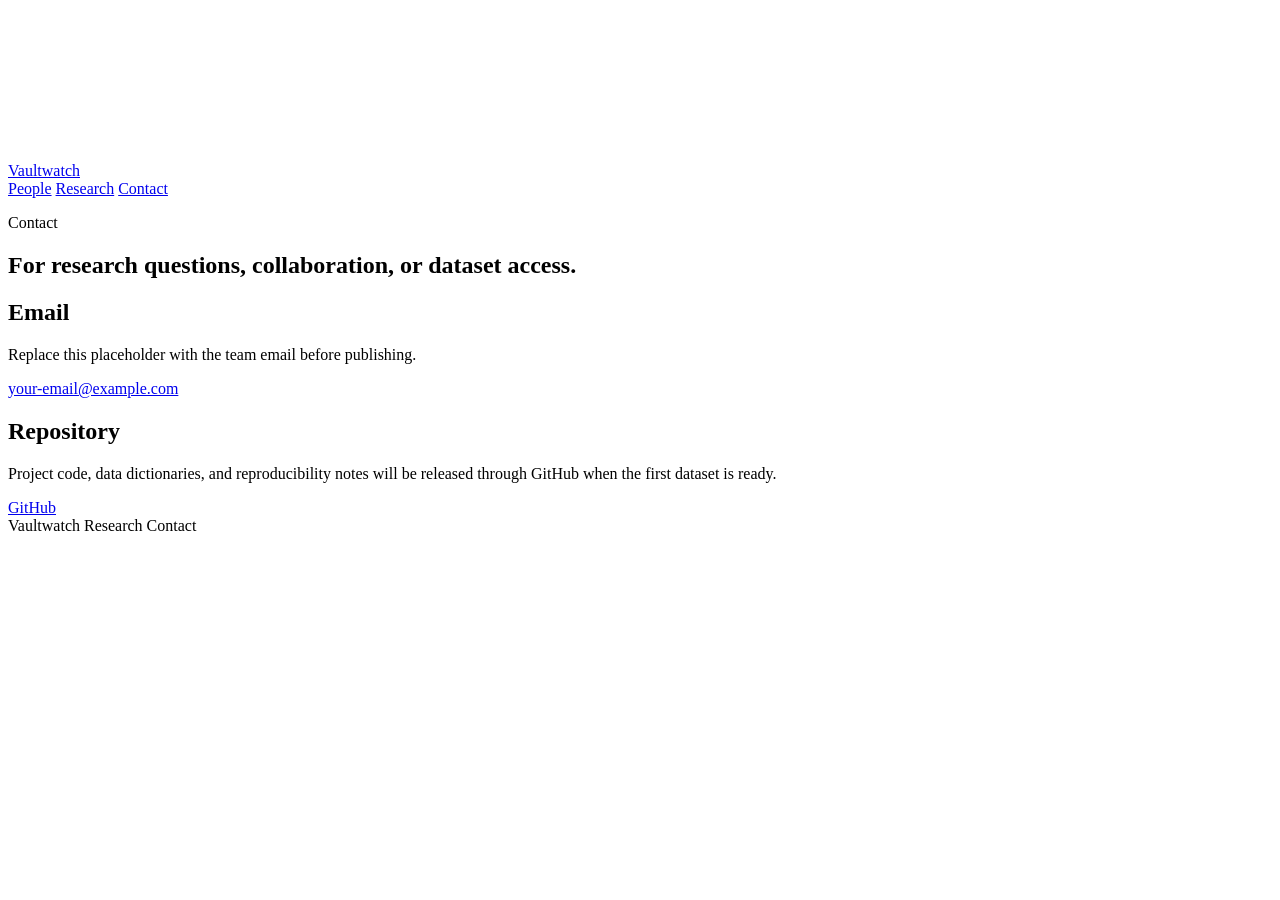
==== contact.html @ 71babbd7 "Create contact.html" ====
<!doctype html>
<html lang="en">
  <head>
    <meta charset="utf-8">
    <meta name="viewport" content="width=device-width, initial-scale=1">
    <title>Contact | Vaultwatch Research</title>
    <meta name="description" content="Contact Vaultwatch Research.">
    <link rel="stylesheet" href="assets/css/style.css">
  </head>
  <body>
    <canvas id="starfield" aria-hidden="true"></canvas>

    <header class="site-header">
      <a class="brand" href="index.html">Vaultwatch</a>
      <nav class="nav" aria-label="Main navigation">
        <a href="people.html">People</a>
        <a href="research.html">Research</a>
        <a class="active" href="contact.html">Contact</a>
      </nav>
    </header>

    <main>
      <section class="page-title">
        <p class="eyebrow">Contact</p>
        <h1>For research questions, collaboration, or dataset access.</h1>
      </section>

      <section class="contact-panel">
        <div>
          <h2>Email</h2>
          <p>
            Replace this placeholder with the team email before publishing.
          </p>
          <a class="contact-link" href="mailto:your-email@example.com">
            your-email@example.com
          </a>
        </div>

        <div>
          <h2>Repository</h2>
          <p>
            Project code, data dictionaries, and reproducibility notes will be
            released through GitHub when the first dataset is ready.
          </p>
          <a class="contact-link" href="https://github.com/" target="_blank" rel="noreferrer">
            GitHub
          </a>
        </div>
      </section>
    </main>

    <footer class="footer">
      <span>Vaultwatch Research</span>
      <span>Contact</span>
    </footer>

    <script src="assets/js/starfield.js"></script>
  </body>
</html>
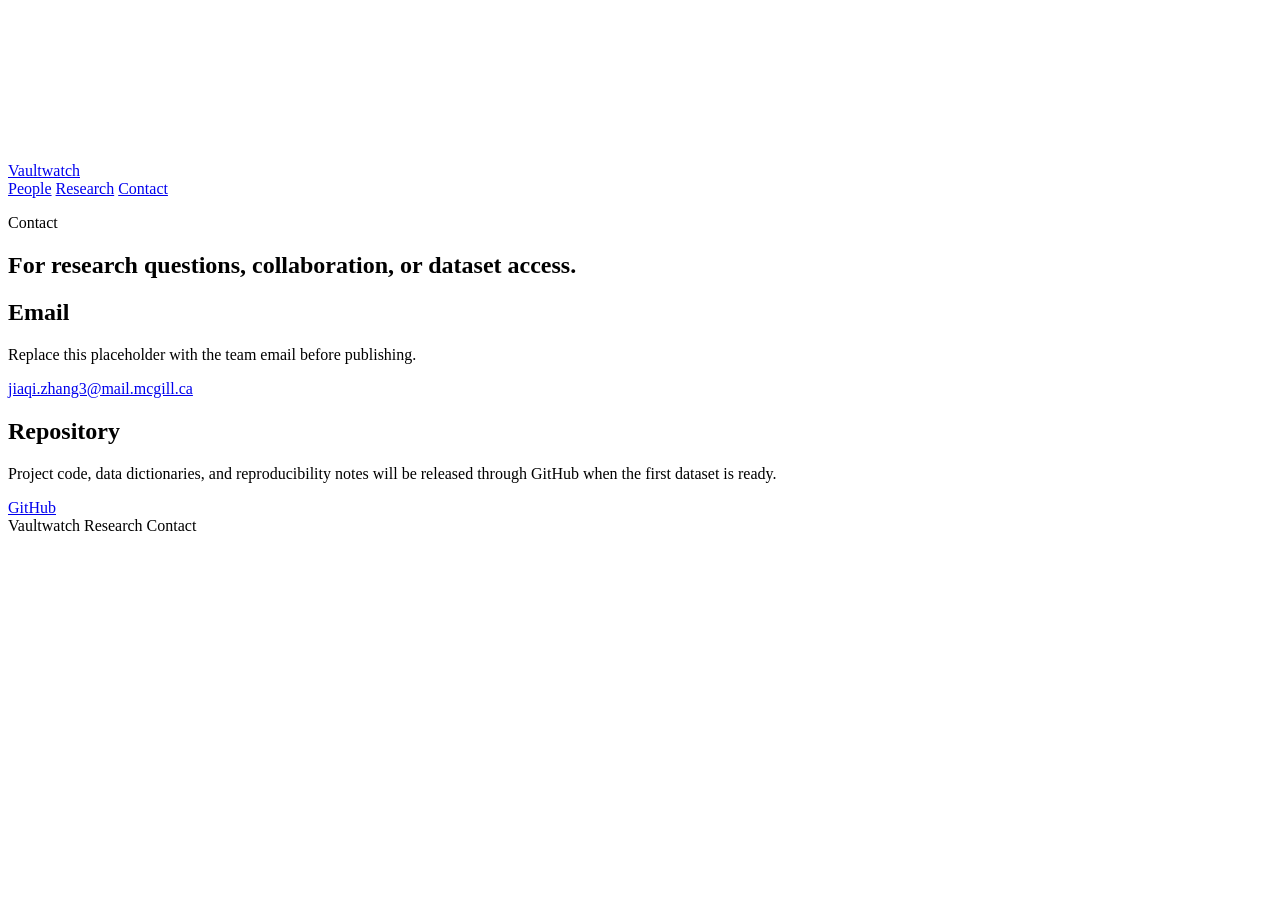
==== commit 66e97c85: "Update contact.html" ====
--- a/contact.html
+++ b/contact.html
@@ -32,7 +32,8 @@
             Replace this placeholder with the team email before publishing.
           </p>
           <a class="contact-link" href="mailto:your-email@example.com">
-            your-email@example.com
+            jiaqi.zhang3@mail.mcgill.ca
+            
           </a>
         </div>
 
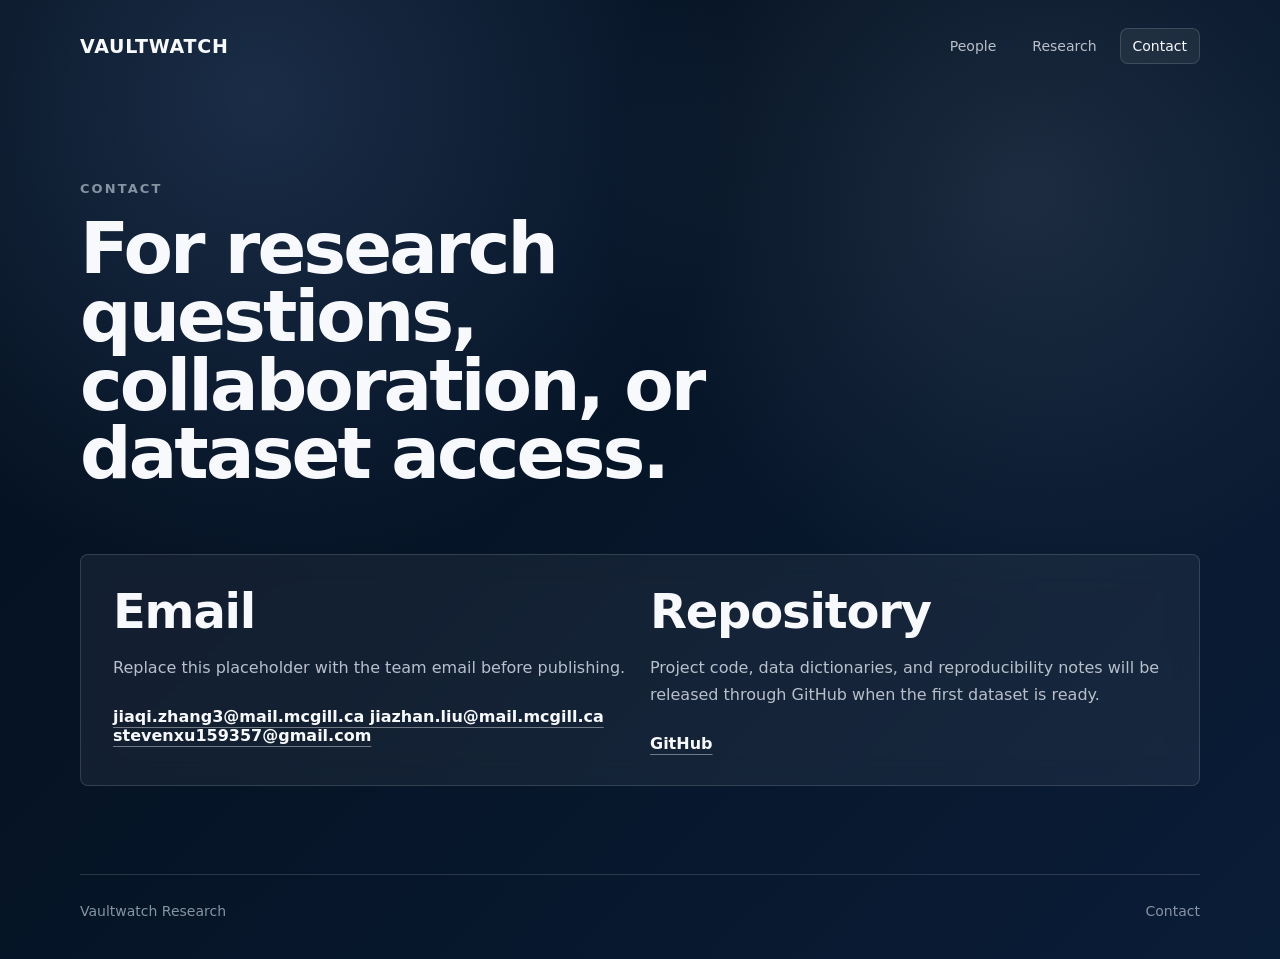
==== commit a86602ec: "Update contact.html" ====
--- a/contact.html
+++ b/contact.html
@@ -33,6 +33,8 @@
           </p>
           <a class="contact-link" href="mailto:your-email@example.com">
             jiaqi.zhang3@mail.mcgill.ca
+            jiazhan.liu@mail.mcgill.ca
+            stevenxu159357@gmail.com
             
           </a>
         </div>
--- a/assets/css/style.css
+++ b/assets/css/style.css
@@ -0,0 +1,379 @@
+:root {
+  --bg: #061427;
+  --bg-2: #0a1d37;
+  --text: #f7f9fc;
+  --muted: #b8c0cc;
+  --soft: #8792a2;
+  --line: rgba(255, 255, 255, 0.14);
+  --panel: rgba(255, 255, 255, 0.055);
+  --panel-strong: rgba(255, 255, 255, 0.09);
+  --accent: #dfe7f4;
+}
+
+* {
+  box-sizing: border-box;
+}
+
+html {
+  min-height: 100%;
+  background: var(--bg);
+}
+
+body {
+  min-height: 100vh;
+  margin: 0;
+  color: var(--text);
+  font-family: Inter, ui-sans-serif, system-ui, -apple-system, BlinkMacSystemFont, "Segoe UI", sans-serif;
+  background:
+    radial-gradient(circle at 20% 10%, rgba(80, 116, 166, 0.28), transparent 30rem),
+    radial-gradient(circle at 80% 20%, rgba(164, 178, 201, 0.14), transparent 26rem),
+    linear-gradient(135deg, #05101f 0%, #061427 45%, #0a1d37 100%);
+  overflow-x: hidden;
+}
+
+a {
+  color: inherit;
+}
+
+#starfield {
+  position: fixed;
+  inset: 0;
+  z-index: -1;
+  width: 100%;
+  height: 100%;
+}
+
+.site-header {
+  display: flex;
+  align-items: center;
+  justify-content: space-between;
+  width: min(1120px, calc(100% - 40px));
+  margin: 0 auto;
+  padding: 28px 0;
+}
+
+.brand {
+  text-decoration: none;
+  font-size: 19px;
+  font-weight: 750;
+  letter-spacing: 0.04em;
+  text-transform: uppercase;
+}
+
+.nav {
+  display: flex;
+  align-items: center;
+  gap: 10px;
+}
+
+.nav a {
+  padding: 9px 12px;
+  color: var(--muted);
+  text-decoration: none;
+  border: 1px solid transparent;
+  border-radius: 8px;
+  font-size: 14px;
+}
+
+.nav a:hover,
+.nav a.active {
+  color: var(--text);
+  border-color: var(--line);
+  background: rgba(255, 255, 255, 0.06);
+}
+
+main {
+  width: min(1120px, calc(100% - 40px));
+  margin: 0 auto;
+}
+
+.hero {
+  min-height: 72vh;
+  display: grid;
+  align-content: center;
+  padding: 80px 0 120px;
+}
+
+.eyebrow {
+  margin: 0 0 14px;
+  color: var(--soft);
+  font-size: 13px;
+  font-weight: 700;
+  letter-spacing: 0.16em;
+  text-transform: uppercase;
+}
+
+h1,
+h2,
+h3,
+p {
+  margin-top: 0;
+}
+
+h1 {
+  max-width: 920px;
+  margin-bottom: 22px;
+  font-size: clamp(44px, 8vw, 92px);
+  line-height: 0.95;
+  letter-spacing: -0.04em;
+}
+
+h2 {
+  margin-bottom: 18px;
+  font-size: clamp(28px, 4vw, 48px);
+  line-height: 1.02;
+  letter-spacing: -0.025em;
+}
+
+h3 {
+  margin-bottom: 10px;
+  font-size: 20px;
+}
+
+p {
+  color: var(--muted);
+  font-size: 17px;
+  line-height: 1.7;
+}
+
+.hero-copy {
+  max-width: 720px;
+  font-size: 21px;
+}
+
+.hero-actions {
+  display: flex;
+  gap: 12px;
+  flex-wrap: wrap;
+  margin-top: 18px;
+}
+
+.button {
+  display: inline-flex;
+  align-items: center;
+  justify-content: center;
+  min-height: 46px;
+  padding: 0 18px;
+  border-radius: 8px;
+  text-decoration: none;
+  font-weight: 700;
+}
+
+.button.primary {
+  color: #071427;
+  background: var(--accent);
+}
+
+.button.secondary {
+  border: 1px solid var(--line);
+  color: var(--text);
+  background: rgba(255, 255, 255, 0.05);
+}
+
+.section {
+  padding: 72px 0;
+  border-top: 1px solid var(--line);
+}
+
+.grid-two {
+  display: grid;
+  grid-template-columns: minmax(0, 0.9fr) minmax(0, 1.1fr);
+  gap: 52px;
+  align-items: start;
+}
+
+.cards {
+  display: grid;
+  grid-template-columns: repeat(3, minmax(0, 1fr));
+  gap: 16px;
+}
+
+.card,
+.person,
+.research-block,
+.contact-panel {
+  border: 1px solid var(--line);
+  border-radius: 8px;
+  background: var(--panel);
+  backdrop-filter: blur(14px);
+}
+
+.card {
+  padding: 24px;
+}
+
+.card span {
+  display: inline-block;
+  margin-bottom: 24px;
+  color: var(--soft);
+  font-size: 13px;
+  font-weight: 800;
+  letter-spacing: 0.1em;
+  text-transform: uppercase;
+}
+
+.card p,
+.person p,
+.research-block p,
+.contact-panel p {
+  font-size: 16px;
+}
+
+.page-title {
+  padding: 86px 0 44px;
+}
+
+.page-title h1 {
+  max-width: 860px;
+  font-size: clamp(40px, 6vw, 72px);
+}
+
+.page-title p:not(.eyebrow) {
+  max-width: 780px;
+}
+
+.people-list {
+  display: grid;
+  gap: 16px;
+  padding-bottom: 88px;
+}
+
+.person {
+  display: grid;
+  grid-template-columns: 170px 1fr;
+  gap: 24px;
+  padding: 26px;
+  align-items: start;
+}
+
+.portrait {
+  width: 170px;
+  height: 210px;
+  display: block;
+  object-fit: cover;
+  object-position: center;
+  border: 1px solid var(--line);
+  border-radius: 8px;
+  background: rgba(255, 255, 255, 0.08);
+  filter: saturate(0.95) contrast(1.02);
+}
+
+.role {
+  margin-bottom: 10px;
+  color: var(--text);
+  font-weight: 700;
+}
+
+.profile-link {
+  display: inline-flex;
+  margin-top: 6px;
+  color: var(--text);
+  font-weight: 800;
+  text-decoration-color: rgba(255, 255, 255, 0.42);
+  text-underline-offset: 5px;
+}
+
+.research-block {
+  padding: 34px;
+  margin-bottom: 72px;
+}
+
+.research-block h2 {
+  max-width: 900px;
+}
+
+.clean-list {
+  display: grid;
+  gap: 12px;
+  margin: 26px 0 0;
+  padding: 0;
+  list-style: none;
+}
+
+.clean-list li {
+  padding: 16px;
+  border: 1px solid var(--line);
+  border-radius: 8px;
+  color: var(--muted);
+  background: rgba(255, 255, 255, 0.04);
+  line-height: 1.6;
+}
+
+.clean-list strong {
+  color: var(--text);
+}
+
+.contact-panel {
+  display: grid;
+  grid-template-columns: 1fr 1fr;
+  gap: 20px;
+  padding: 32px;
+  margin-bottom: 88px;
+}
+
+.contact-link {
+  display: inline-flex;
+  margin-top: 10px;
+  color: var(--text);
+  font-weight: 800;
+  text-decoration-color: rgba(255, 255, 255, 0.4);
+  text-underline-offset: 5px;
+}
+
+.footer {
+  display: flex;
+  justify-content: space-between;
+  width: min(1120px, calc(100% - 40px));
+  margin: 0 auto;
+  padding: 28px 0 40px;
+  border-top: 1px solid var(--line);
+  color: var(--soft);
+  font-size: 14px;
+}
+
+@media (max-width: 760px) {
+  .site-header,
+  .footer,
+  .contact-panel {
+    flex-direction: column;
+    align-items: flex-start;
+  }
+
+  .site-header {
+    gap: 16px;
+  }
+
+  .nav {
+    width: 100%;
+    justify-content: space-between;
+  }
+
+  .nav a {
+    padding-inline: 8px;
+  }
+
+  .hero {
+    min-height: auto;
+    padding: 52px 0 80px;
+  }
+
+  h1 {
+    font-size: 46px;
+  }
+
+  .grid-two,
+  .cards,
+  .contact-panel {
+    grid-template-columns: 1fr;
+  }
+
+  .person {
+    grid-template-columns: 1fr;
+  }
+
+  .portrait {
+    width: 100%;
+    max-width: 240px;
+    height: 280px;
+  }
+}
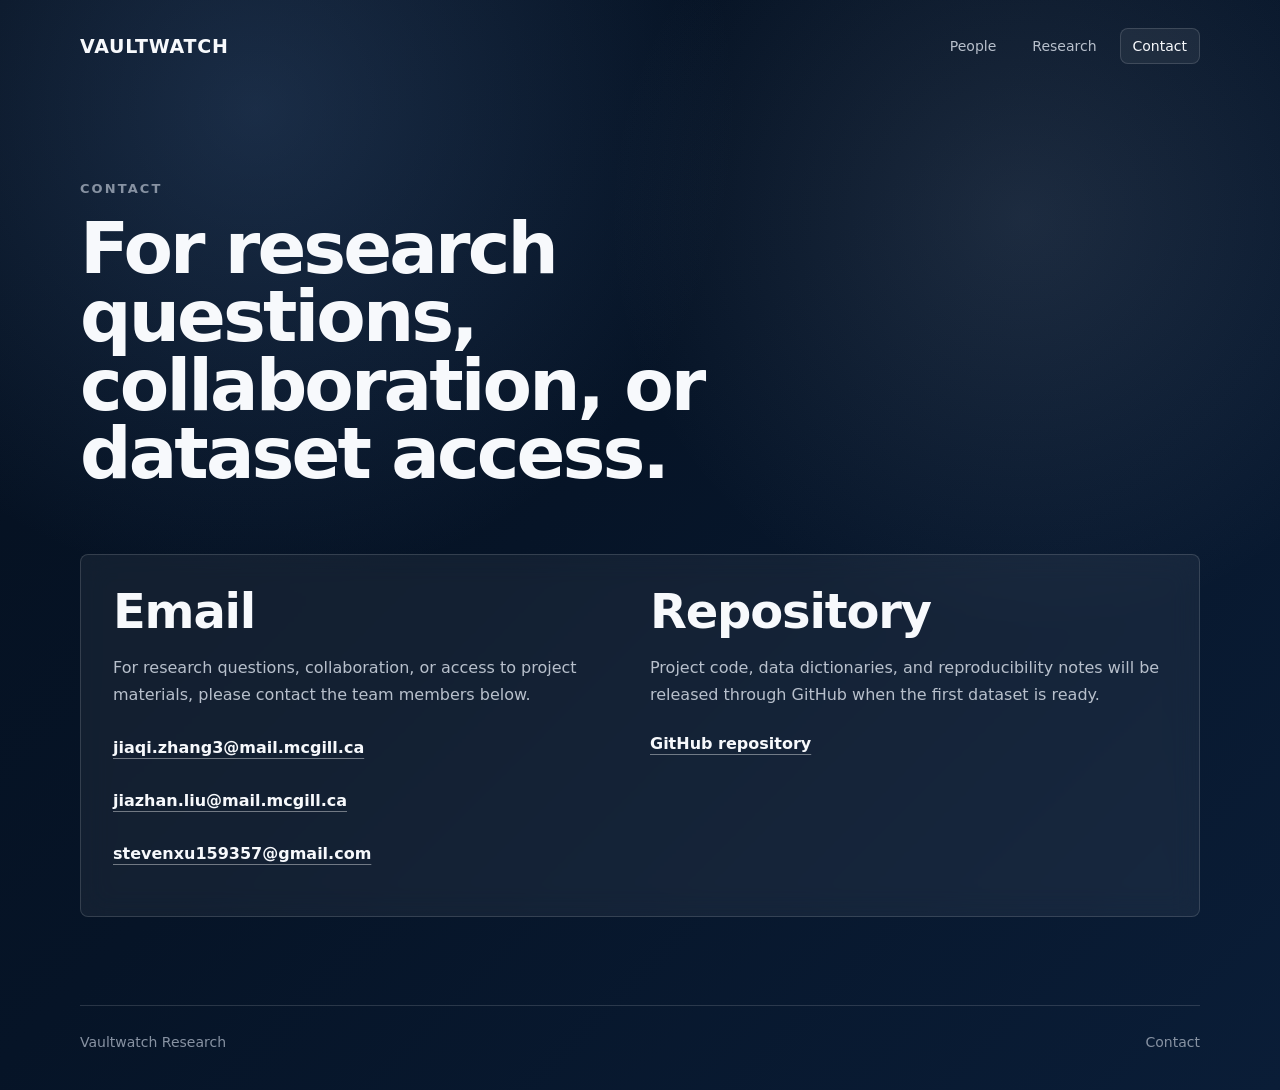
==== commit 785f6026: "Revise contact details and GitHub link Updated contact information and links in contact.html." ====
--- a/contact.html
+++ b/contact.html
@@ -7,11 +7,13 @@
     <meta name="description" content="Contact Vaultwatch Research.">
     <link rel="stylesheet" href="assets/css/style.css">
   </head>
+
   <body>
     <canvas id="starfield" aria-hidden="true"></canvas>
 
     <header class="site-header">
       <a class="brand" href="index.html">Vaultwatch</a>
+
       <nav class="nav" aria-label="Main navigation">
         <a href="people.html">People</a>
         <a href="research.html">Research</a>
@@ -28,25 +30,41 @@
       <section class="contact-panel">
         <div>
           <h2>Email</h2>
+
           <p>
-            Replace this placeholder with the team email before publishing.
+            For research questions, collaboration, or access to project
+            materials, please contact the team members below.
           </p>
-          <a class="contact-link" href="mailto:your-email@example.com">
-            jiaqi.zhang3@mail.mcgill.ca
-            jiazhan.liu@mail.mcgill.ca
-            stevenxu159357@gmail.com
-            
-          </a>
+
+          <p>
+            <a class="contact-link" href="mailto:jiaqi.zhang3@mail.mcgill.ca">
+              jiaqi.zhang3@mail.mcgill.ca
+            </a>
+          </p>
+
+          <p>
+            <a class="contact-link" href="mailto:jiazhan.liu@mail.mcgill.ca">
+              jiazhan.liu@mail.mcgill.ca
+            </a>
+          </p>
+
+          <p>
+            <a class="contact-link" href="mailto:stevenxu159357@gmail.com">
+              stevenxu159357@gmail.com
+            </a>
+          </p>
         </div>
 
         <div>
           <h2>Repository</h2>
+
           <p>
             Project code, data dictionaries, and reproducibility notes will be
             released through GitHub when the first dataset is ready.
           </p>
-          <a class="contact-link" href="https://github.com/" target="_blank" rel="noreferrer">
-            GitHub
+
+          <a class="contact-link" href="https://github.com/Knarf-Z/Vaultwatch-team" target="_blank" rel="noreferrer">
+            GitHub repository
           </a>
         </div>
       </section>
